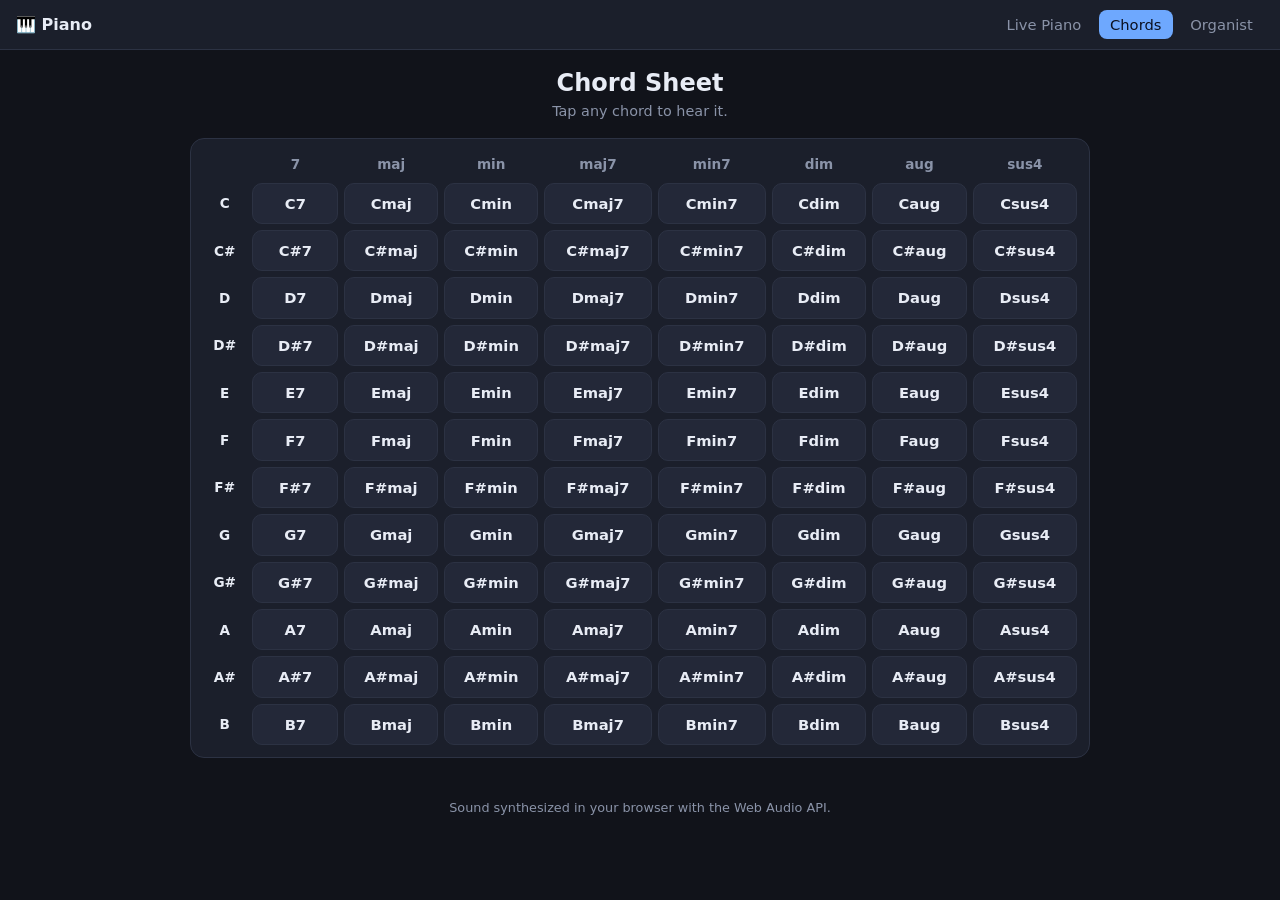
==== docs/chords.html @ 64d025f1 "Add Live Piano + Organist pages (multi-page web app) Expand the web app from a single chord grid int" ====
<!DOCTYPE html>
<html lang="en">
<head>
  <meta charset="UTF-8" />
  <meta name="viewport" content="width=device-width, initial-scale=1.0" />
  <meta name="theme-color" content="#11131a" />
  <title>🎵 Chords</title>
  <link rel="stylesheet" href="./style.css" />
</head>
<body>
  <nav class="nav">
    <span class="brand">🎹 Piano</span>
    <a href="./index.html">Live Piano</a>
    <a href="./chords.html" class="active">Chords</a>
    <a href="./organist.html">Organist</a>
  </nav>

  <header>
    <h1>Chord Sheet</h1>
    <p class="sub">Tap any chord to hear it.</p>
  </header>

  <main>
    <div class="grid-wrap">
      <table id="grid" aria-label="Chord grid"></table>
    </div>
  </main>

  <footer><p>Sound synthesized in your browser with the Web Audio API.</p></footer>
  <script type="module" src="./app.js"></script>
</body>
</html>
---- docs/style.css ----
:root {
  --bg: #11131a;
  --panel: #1b1f2b;
  --line: #2c3243;
  --text: #e8ecf5;
  --muted: #8a93a8;
  --accent: #6ea8fe;
  --accent-press: #b7d0ff;
  --warn: #f0a35e;
}

* { box-sizing: border-box; }

html, body {
  margin: 0;
  background: var(--bg);
  color: var(--text);
  font-family: system-ui, -apple-system, "Segoe UI", Roboto, sans-serif;
  -webkit-text-size-adjust: 100%;
  -webkit-tap-highlight-color: transparent;
}

/* --- Nav --------------------------------------------------------------- */
.nav {
  display: flex;
  align-items: center;
  gap: 0.4rem;
  padding: 0.6rem 1rem;
  background: var(--panel);
  border-bottom: 1px solid var(--line);
  position: sticky;
  top: 0;
  z-index: 10;
}
.nav .brand { font-weight: 700; margin-right: auto; }
.nav a {
  color: var(--muted);
  text-decoration: none;
  padding: 0.4rem 0.7rem;
  border-radius: 8px;
  font-size: 0.92rem;
}
.nav a:hover { background: #232838; color: var(--text); }
.nav a.active { background: var(--accent); color: #0b1020; }

header { text-align: center; padding: 1.2rem 1rem 0.4rem; }
h1 { margin: 0; font-size: 1.5rem; }
.sub { margin: 0.35rem 0 0; color: var(--muted); font-size: 0.9rem; }
kbd {
  background: #232838; border: 1px solid var(--line); border-radius: 5px;
  padding: 0 0.35rem; font-size: 0.8rem;
}

main { padding: 0.8rem; display: flex; flex-direction: column; align-items: center; }

/* --- Chord grid ------------------------------------------------------- */
.grid-wrap {
  width: 100%; max-width: 900px; overflow-x: auto;
  border-radius: 14px; border: 1px solid var(--line); background: var(--panel);
}
table { border-collapse: separate; border-spacing: 6px; width: 100%; padding: 6px; }
th { color: var(--muted); font-weight: 600; font-size: 0.85rem; padding: 0.3rem; }
th.root { color: var(--text); position: sticky; left: 0; background: var(--panel); z-index: 1; }
td.chord {
  text-align: center; padding: 0.7rem 0.4rem; min-width: 64px;
  background: #232838; border: 1px solid var(--line); border-radius: 10px;
  font-size: 0.92rem; font-weight: 600; color: var(--text);
  cursor: pointer; user-select: none;
  transition: background 0.12s ease, transform 0.05s ease;
}
td.chord:hover { background: #2b3146; }
td.chord.active {
  background: var(--accent); color: #0b1020; transform: scale(0.95);
  box-shadow: 0 0 0 2px var(--accent-press);
}

/* --- Piano keyboard --------------------------------------------------- */
.kb-wrap {
  width: 100%; max-width: 1100px; overflow-x: auto;
  border-radius: 14px; border: 1px solid var(--line); background: var(--panel);
  padding: 10px;
}
.kb {
  position: relative;
  display: flex;
  height: 180px;
  min-width: 640px;        /* scroll on small screens instead of squashing */
  user-select: none;
  touch-action: none;
}
.key {
  cursor: pointer;
  border-radius: 0 0 6px 6px;
}
.key.white {
  flex: 1 0 0;
  background: #f4f6fb;
  border: 1px solid #b9c0cf;
  display: flex; align-items: flex-end; justify-content: center;
  position: relative; z-index: 1;
}
.key.white .label {
  font-size: 0.62rem; color: #7a8395; margin-bottom: 6px;
  pointer-events: none;
}
.key.black {
  position: absolute; top: 0; height: 62%;
  background: #1d2230; border: 1px solid #000; border-radius: 0 0 5px 5px;
  z-index: 2;
}
.key.white.down { background: var(--accent-press); }
.key.black.down { background: #3a4870; }
.key.white.playing { background: var(--accent); }
.key.black.playing { background: #5a7fd6; }

/* --- Organist --------------------------------------------------------- */
.organist { gap: 1rem; }
.transport {
  display: flex; align-items: center; gap: 0.8rem; flex-wrap: wrap;
  width: 100%; max-width: 1100px;
}
.status { color: var(--muted); font-size: 0.9rem; }
.btn {
  background: #232838; color: var(--text); border: 1px solid var(--line);
  border-radius: 9px; padding: 0.5rem 0.9rem; font-size: 0.9rem;
  font-weight: 600; cursor: pointer;
}
.btn:hover { background: #2b3146; }
.btn.primary { background: var(--accent); color: #0b1020; border-color: transparent; }

.cards {
  display: grid; gap: 1rem; width: 100%; max-width: 1100px;
  grid-template-columns: repeat(auto-fit, minmax(240px, 1fr));
}
.card {
  background: var(--panel); border: 1px solid var(--line);
  border-radius: 14px; padding: 1rem;
}
.card h2 { margin: 0 0 0.4rem; font-size: 1.05rem; }
.card p { margin: 0 0 0.7rem; color: var(--muted); font-size: 0.85rem; }
.card code {
  background: #232838; padding: 0 0.3rem; border-radius: 4px; font-size: 0.82rem;
}
.card select, .card input[type=file], .card textarea {
  width: 100%; background: #232838; color: var(--text);
  border: 1px solid var(--line); border-radius: 8px; padding: 0.5rem;
  margin-bottom: 0.6rem; font-family: inherit; font-size: 0.85rem;
}
.card.experimental { border-color: var(--warn); }
.tag {
  font-size: 0.65rem; font-weight: 700; padding: 0.1rem 0.45rem;
  border-radius: 999px; background: var(--accent); color: #0b1020; vertical-align: middle;
}
.tag.warn { background: var(--warn); }

footer { text-align: center; color: var(--muted); font-size: 0.8rem; padding: 1rem; }

@media (max-width: 480px) {
  h1 { font-size: 1.3rem; }
  td.chord { min-width: 56px; padding: 0.6rem 0.3rem; font-size: 0.82rem; }
  .kb { height: 150px; }
}
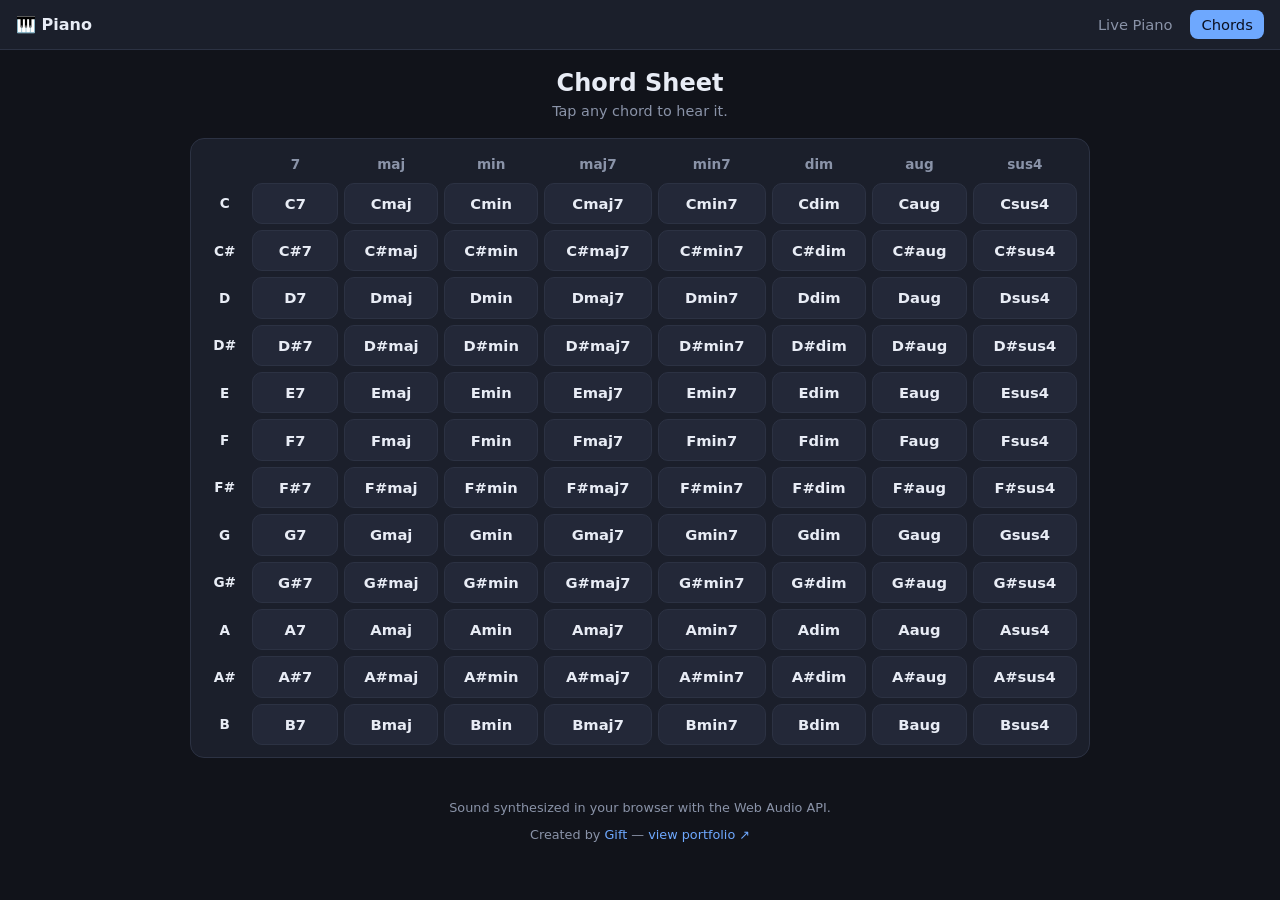
==== commit bc61e02f: "Merge organist into Live Piano; hand colours; credit; MIDI replay guard - Remove the separate Organi" ====
--- a/docs/chords.html
+++ b/docs/chords.html
@@ -12,7 +12,6 @@
     <span class="brand">🎹 Piano</span>
     <a href="./index.html">Live Piano</a>
     <a href="./chords.html" class="active">Chords</a>
-    <a href="./organist.html">Organist</a>
   </nav>
 
   <header>
@@ -26,7 +25,13 @@
     </div>
   </main>
 
-  <footer><p>Sound synthesized in your browser with the Web Audio API.</p></footer>
+  <footer>
+    <p>Sound synthesized in your browser with the Web Audio API.</p>
+    <p class="credit">Created by
+      <a href="https://giftlin27.github.io/GiftPortfolio/" target="_blank" rel="noopener">Gift</a>
+      — <a href="https://giftlin27.github.io/GiftPortfolio/" target="_blank" rel="noopener">view portfolio ↗</a>
+    </p>
+  </footer>
   <script type="module" src="./app.js"></script>
 </body>
 </html>
--- a/docs/style.css
+++ b/docs/style.css
@@ -53,6 +53,20 @@
 
 main { padding: 0.8rem; display: flex; flex-direction: column; align-items: center; }
 
+/* --- Voice / control selectors --------------------------------------- */
+.controls {
+  width: 100%; max-width: 1300px; margin-bottom: 0.6rem;
+  display: flex; gap: 0.6rem; align-items: center;
+}
+.controls label, .voice-label {
+  display: inline-flex; align-items: center; gap: 0.4rem;
+  color: var(--muted); font-size: 0.9rem;
+}
+select {
+  background: #232838; color: var(--text); border: 1px solid var(--line);
+  border-radius: 8px; padding: 0.4rem 0.6rem; font-family: inherit; font-size: 0.88rem;
+}
+
 /* --- Chord grid ------------------------------------------------------- */
 .grid-wrap {
   width: 100%; max-width: 900px; overflow-x: auto;
@@ -76,15 +90,15 @@
 
 /* --- Piano keyboard --------------------------------------------------- */
 .kb-wrap {
-  width: 100%; max-width: 1100px; overflow-x: auto;
+  width: 100%; max-width: 1300px;
   border-radius: 14px; border: 1px solid var(--line); background: var(--panel);
-  padding: 10px;
+  padding: 8px;
 }
 .kb {
   position: relative;
   display: flex;
-  height: 180px;
-  min-width: 640px;        /* scroll on small screens instead of squashing */
+  height: 170px;
+  width: 100%;             /* all keys fit on screen, no horizontal scroll */
   user-select: none;
   touch-action: none;
 }
@@ -110,8 +124,19 @@
 }
 .key.white.down { background: var(--accent-press); }
 .key.black.down { background: #3a4870; }
+/* Playback highlight, coloured by hand. */
 .key.white.playing { background: var(--accent); }
 .key.black.playing { background: #5a7fd6; }
+.key.white.playing.right { background: #6ea8fe; }
+.key.black.playing.right { background: #3f6fd0; }
+.key.white.playing.left  { background: #57d9a3; }
+.key.black.playing.left  { background: #2f9e76; }
+
+/* Hand legend */
+.legend { color: var(--muted); font-size: 0.85rem; display: inline-flex; align-items: center; }
+.dot { width: 11px; height: 11px; border-radius: 50%; display: inline-block; margin: 0 4px 0 10px; }
+.dot.right { background: #6ea8fe; }
+.dot.left { background: #57d9a3; }
 
 /* --- Organist --------------------------------------------------------- */
 .organist { gap: 1rem; }
@@ -127,6 +152,8 @@
 }
 .btn:hover { background: #2b3146; }
 .btn.primary { background: var(--accent); color: #0b1020; border-color: transparent; }
+.btn:disabled { opacity: 0.45; cursor: not-allowed; }
+.btn:disabled:hover { background: var(--accent); }
 
 .cards {
   display: grid; gap: 1rem; width: 100%; max-width: 1100px;
@@ -154,6 +181,9 @@
 .tag.warn { background: var(--warn); }
 
 footer { text-align: center; color: var(--muted); font-size: 0.8rem; padding: 1rem; }
+footer .credit { margin-top: 0.3rem; }
+footer .credit a { color: var(--accent); text-decoration: none; }
+footer .credit a:hover { text-decoration: underline; }
 
 @media (max-width: 480px) {
   h1 { font-size: 1.3rem; }
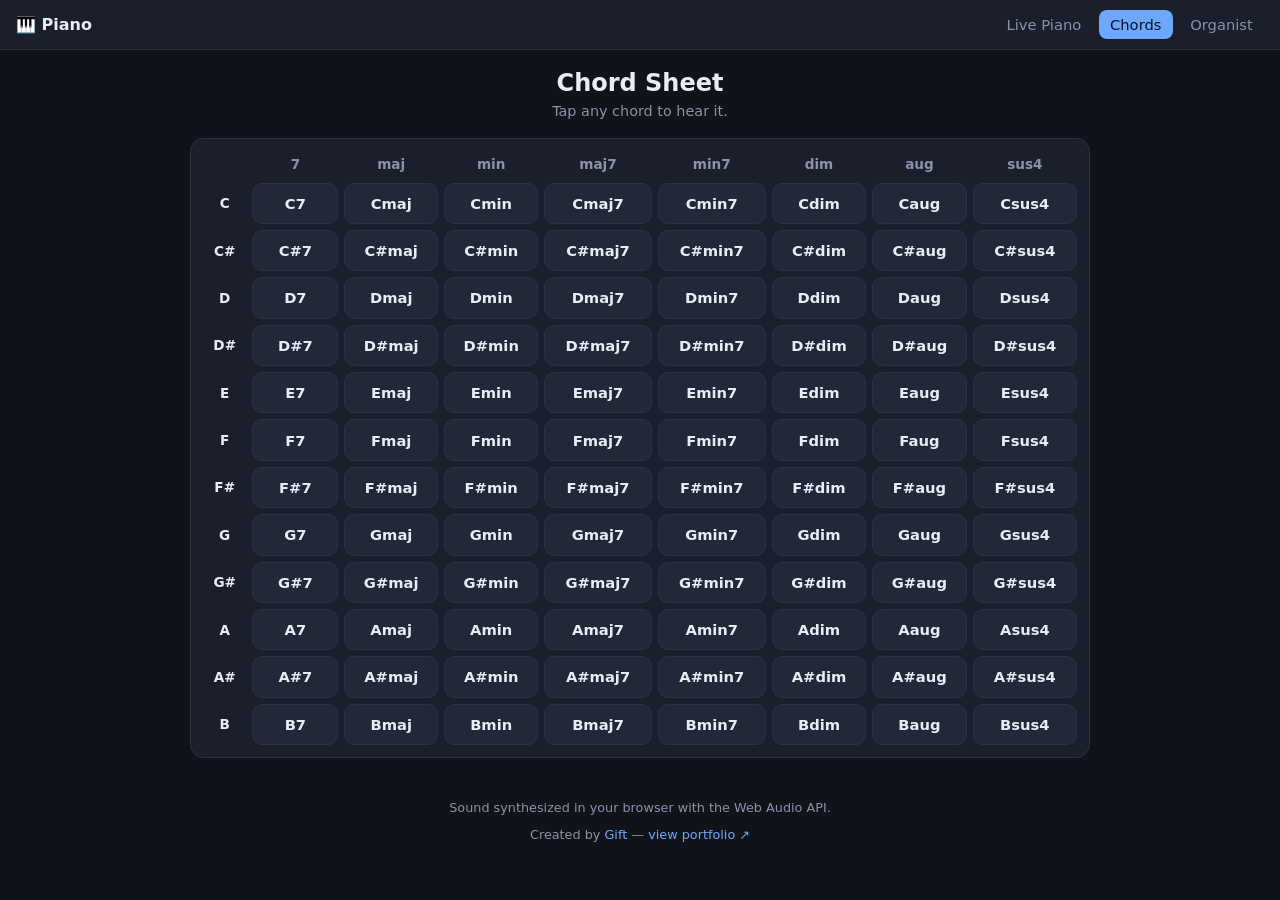
==== commit d221a8f7: "Restore Organist tab, clean URLs, real samples (WebAudioFont) - Restore the Organist page (the earli" ====
--- a/docs/chords.html
+++ b/docs/chords.html
@@ -10,8 +10,9 @@
 <body>
   <nav class="nav">
     <span class="brand">🎹 Piano</span>
-    <a href="./index.html">Live Piano</a>
-    <a href="./chords.html" class="active">Chords</a>
+    <a href="./">Live Piano</a>
+    <a href="./chords" class="active">Chords</a>
+    <a href="./organist">Organist</a>
   </nav>
 
   <header>
